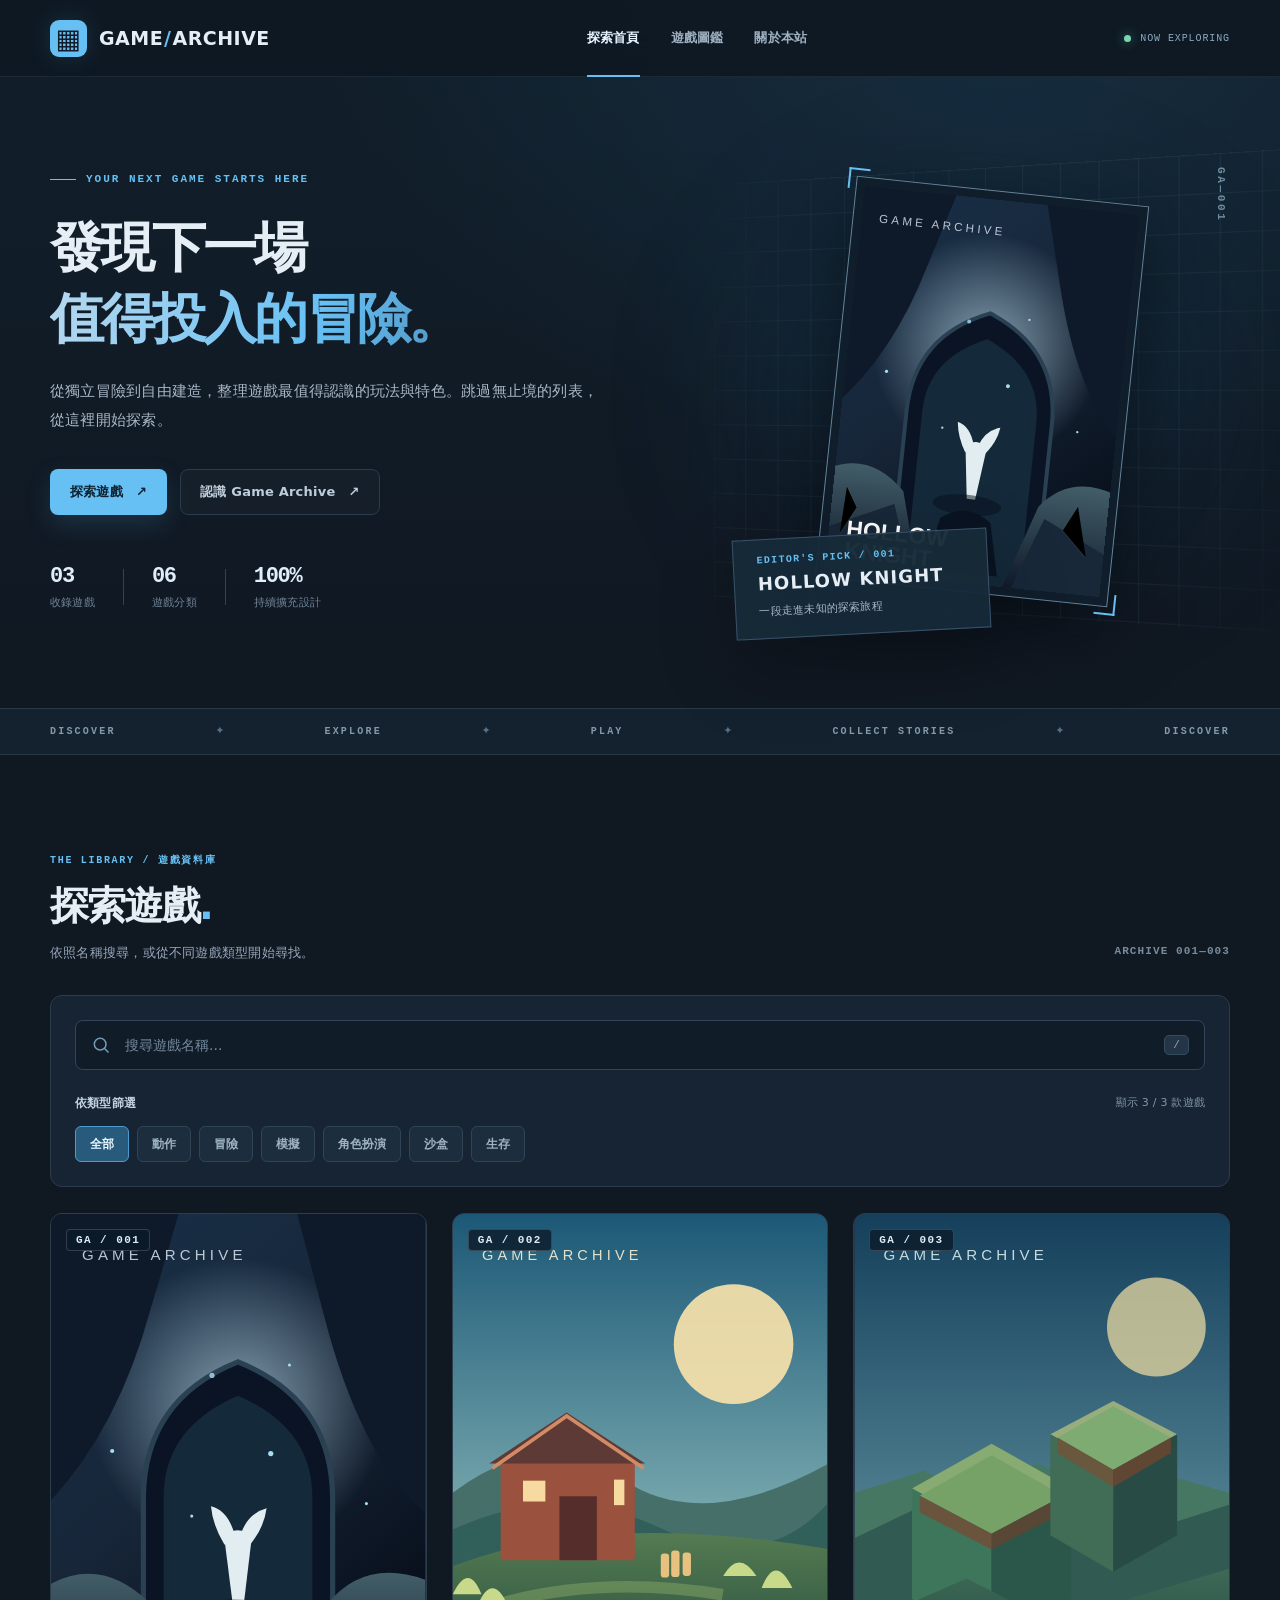
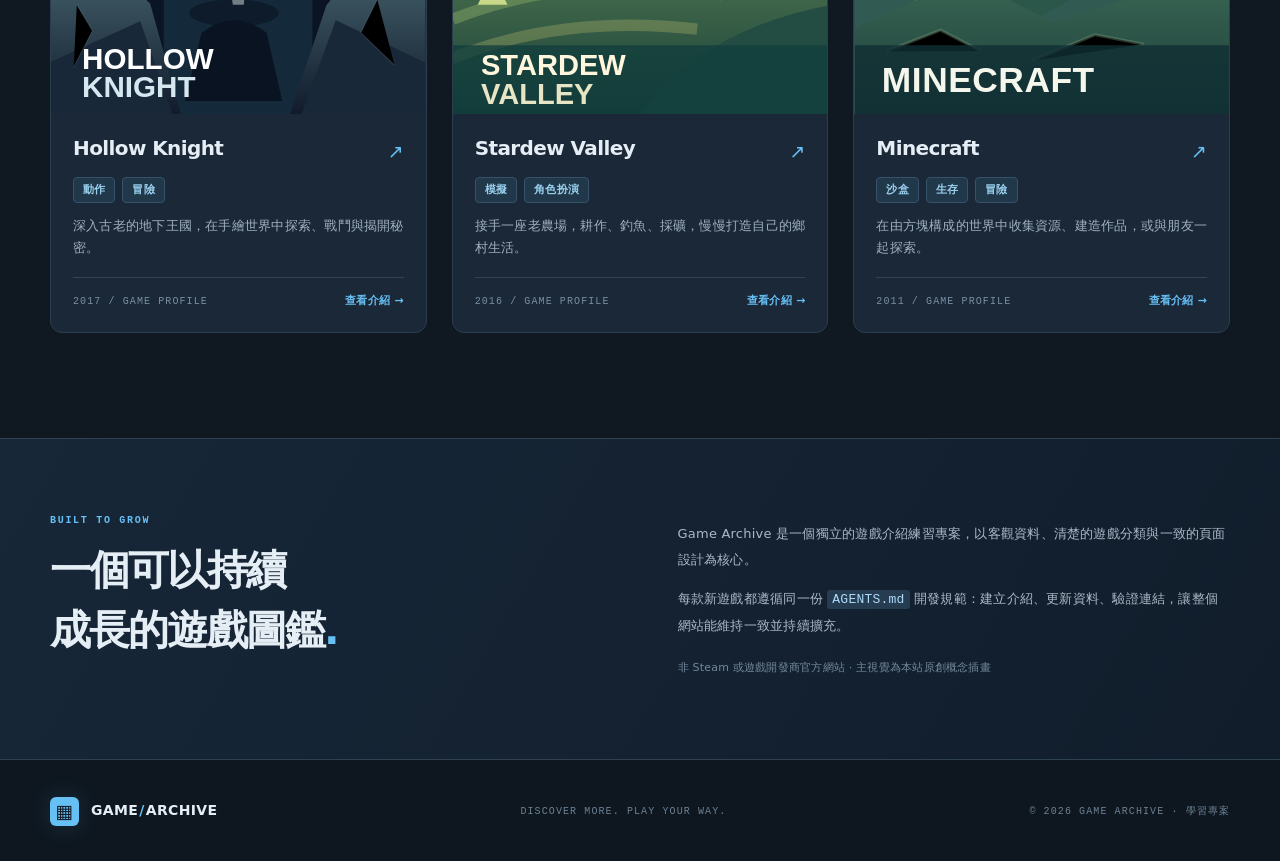
==== index.html @ d1612a09 "Add files via upload" ====
<!doctype html>
<html lang="zh-Hant">
<head>
  <meta charset="utf-8">
  <meta name="viewport" content="width=device-width, initial-scale=1">
  <meta name="theme-color" content="#101822">
  <meta name="description" content="Game Archive｜綜合遊戲圖鑑。探索不同類型的遊戲，快速了解玩法、特色與基本資訊。">
  <title>Game Archive｜綜合遊戲圖鑑</title>
  <link rel="stylesheet" href="assets/css/style.css">
  <script defer src="assets/js/main.js"></script>
</head>
<body data-page="home" data-root="">
  <header class="site-header">
    <div class="container nav-shell">
      <a class="brand" href="index.html" aria-label="Game Archive 首頁"><span class="brand-symbol" aria-hidden="true">▦</span><span>GAME<span class="brand-em">/</span>ARCHIVE</span></a>
      <nav class="main-nav" aria-label="主要導覽"><a class="nav-active" href="index.html" aria-current="page">探索首頁</a><a href="#library">遊戲圖鑑</a><a href="#about">關於本站</a></nav>
      <span class="nav-status"><span class="status-dot"></span> NOW EXPLORING</span>
    </div>
  </header>

  <main>
    <section class="hero container" aria-labelledby="hero-title">
      <div class="hero-copy">
        <div class="eyebrow"><span class="eyebrow-line"></span> YOUR NEXT GAME STARTS HERE</div>
        <h1 id="hero-title">發現下一場<br><span class="hero-accent">值得投入的冒險。</span></h1>
        <p>從獨立冒險到自由建造，整理遊戲最值得認識的玩法與特色。跳過無止境的列表，從這裡開始探索。</p>
        <div class="hero-actions"><a class="button button-primary" href="#library">探索遊戲 <span aria-hidden="true">↗</span></a><a class="button button-ghost" href="#about">認識 Game Archive <span aria-hidden="true">↗</span></a></div>
        <div class="hero-stats"><div><strong id="stat-games">03</strong><span>收錄遊戲</span></div><span class="stat-divider"></span><div><strong id="stat-genres">07</strong><span>遊戲分類</span></div><span class="stat-divider"></span><div><strong>100%</strong><span>持續擴充設計</span></div></div>
      </div>
      <div class="hero-visual" aria-label="精選遊戲概念圖">
        <div class="hero-grid"></div>
        <div class="hero-glow"></div>
        <div class="featured-frame"><img src="assets/images/hollow-knight.svg" width="720" height="960" alt="Hollow Knight 原創抽象主題插畫"><span class="frame-corner frame-corner-tl"></span><span class="frame-corner frame-corner-br"></span></div>
        <div class="featured-caption"><span class="featured-label">EDITOR'S PICK / 001</span><strong>HOLLOW KNIGHT</strong><span>一段走進未知的探索旅程</span></div>
        <span class="visual-index" aria-hidden="true">GA—001</span>
      </div>
    </section>

    <div class="marquee-line" aria-hidden="true"><div class="container marquee-inner"><span>DISCOVER</span><b>✦</b><span>EXPLORE</span><b>✦</b><span>PLAY</span><b>✦</b><span>COLLECT STORIES</span><b>✦</b><span>DISCOVER</span></div></div>

    <section class="catalog-section container" id="library" aria-labelledby="library-title">
      <div class="section-heading"><div><div class="eyebrow small-eyebrow">THE LIBRARY / 遊戲資料庫</div><h2 id="library-title">探索遊戲<span class="heading-period">.</span></h2><p>依照名稱搜尋，或從不同遊戲類型開始尋找。</p></div><div class="section-index">ARCHIVE <span id="archive-count">001—003</span></div></div>
      <div class="filter-panel">
        <label class="search-box" for="game-search"><svg width="20" height="20" viewBox="0 0 24 24" fill="none" stroke="currentColor" stroke-width="1.8" aria-hidden="true"><circle cx="11" cy="11" r="7"></circle><path d="m16 16 5 5"></path></svg><input id="game-search" type="search" placeholder="搜尋遊戲名稱..." autocomplete="off"><kbd>/</kbd></label>
        <div class="filter-heading"><span>依類型篩選</span><span id="result-count" aria-live="polite">正在載入...</span></div>
        <div id="genre-filters" class="filter-chips" role="group" aria-label="遊戲類型篩選"><span class="loading-hint">正在載入分類...</span></div>
      </div>
      <div id="game-grid" class="game-grid" aria-live="polite"><div class="loading-panel">正在載入遊戲資料...</div></div>
      <div id="empty-state" class="empty-state" hidden><span class="empty-icon">⌕</span><h3>找不到符合條件的遊戲</h3><p>試試其他名稱，或切換不同分類。</p><button id="reset-filters" class="button button-outline" type="button">清除篩選</button></div>
    </section>

    <section class="about-section" id="about" aria-labelledby="about-title"><div class="container about-inner"><div><div class="eyebrow small-eyebrow">BUILT TO GROW</div><h2 id="about-title">一個可以持續<br>成長的遊戲圖鑑<span class="heading-period">.</span></h2></div><div class="about-copy"><p>Game Archive 是一個獨立的遊戲介紹練習專案，以客觀資料、清楚的遊戲分類與一致的頁面設計為核心。</p><p>每款新遊戲都遵循同一份 <code>AGENTS.md</code> 開發規範：建立介紹、更新資料、驗證連結，讓整個網站能維持一致並持續擴充。</p><span class="about-note">非 Steam 或遊戲開發商官方網站 · 主視覺為本站原創概念插畫</span></div></div></section>
  </main>
  <footer class="site-footer"><div class="container footer-inner"><a class="brand brand-footer" href="index.html"><span class="brand-symbol" aria-hidden="true">▦</span><span>GAME<span class="brand-em">/</span>ARCHIVE</span></a><span>DISCOVER MORE. PLAY YOUR WAY.</span><span>© 2026 GAME ARCHIVE · 學習專案</span></div></footer>
  <noscript><div class="no-js">本網站需要 JavaScript 載入遊戲清單與搜尋功能，請在瀏覽器中啟用 JavaScript。</div></noscript>
</body>
</html>
---- assets/css/style.css ----
:root{
  --bg:#101822;--card:#1B2838;--surface:#263B50;--accent:#66C0F4;--text:#E5EDF5;
  --muted:#97a8bb;--faint:#6f8498;--border:#2a3b4d;--dark:#0c141e;--highlight:#99dcff;
  --radius:14px;--container:1180px;--shadow:0 28px 76px rgba(0,0,0,.27)
}
*{box-sizing:border-box}
html{scroll-behavior:smooth;scroll-padding-top:95px}
body{margin:0;background:var(--bg);color:var(--text);font-family:Inter,"Noto Sans TC","PingFang TC","Microsoft JhengHei",system-ui,-apple-system,BlinkMacSystemFont,"Segoe UI",sans-serif;font-size:15px;line-height:1.7;letter-spacing:.015em}
body::before{content:"";position:absolute;top:0;left:0;width:100%;height:690px;z-index:-1;pointer-events:none;background:radial-gradient(ellipse at 78% 8%,rgba(39,92,129,.23),transparent 47%),linear-gradient(180deg,#111f2b 0%,var(--bg) 100%)}
button,input{font:inherit}
a{color:inherit;text-decoration:none}img{display:block;max-width:100%}button{cursor:pointer}
:focus-visible{outline:2px solid var(--accent);outline-offset:4px}
.container{width:min(calc(100% - 72px),var(--container));margin-inline:auto}
.site-header{position:sticky;top:0;z-index:30;background:rgba(15,24,34,.92);border-bottom:1px solid rgba(140,169,194,.11);backdrop-filter:blur(18px)}
.nav-shell{min-height:76px;display:flex;align-items:center;justify-content:space-between;gap:24px}
.brand{font-size:19px;font-weight:850;letter-spacing:.025em;display:inline-flex;align-items:center;gap:12px;white-space:nowrap}.brand-symbol{display:flex;justify-content:center;align-items:center;height:37px;width:37px;border-radius:9px;color:#111a26;background:var(--accent);font-size:27px;line-height:1;font-weight:900;box-shadow:0 0 24px rgba(102,192,244,.15)}.brand-em{color:var(--accent);padding-inline:1px}
.main-nav{display:flex;align-items:center;gap:31px;margin-left:auto;margin-right:auto}.main-nav a{position:relative;color:#9fb0c0;font-size:13px;font-weight:700;transition:color .2s}.main-nav a:hover,.main-nav a.nav-active{color:#e6f5ff}.main-nav a.nav-active::after{content:"";position:absolute;bottom:-28px;left:0;right:0;height:2px;background:var(--accent)}
.nav-status{font-family:ui-monospace,SFMono-Regular,Consolas,monospace;font-size:10px;letter-spacing:.09em;color:#8eabc1;display:flex;gap:9px;align-items:center;white-space:nowrap}.status-dot{width:7px;height:7px;border-radius:50%;background:#78d8b1;box-shadow:0 0 12px rgba(120,216,177,.55)}
.hero{display:grid;grid-template-columns:1.13fr .87fr;align-items:center;gap:40px;min-height:596px;padding-top:72px;padding-bottom:74px}.hero-copy{position:relative;z-index:2}.eyebrow,.block-index,.side-kicker{display:flex;align-items:center;gap:10px;font-family:ui-monospace,SFMono-Regular,Consolas,monospace;font-size:11px;font-weight:750;letter-spacing:.18em;color:var(--accent);text-transform:uppercase}.eyebrow-line{display:inline-block;width:26px;height:1px;background:var(--accent)}h1,h2,h3,p{margin-top:0}.hero h1{font-size:clamp(39px,4.25vw,64px);line-height:1.31;letter-spacing:-.053em;margin:23px 0 23px;font-weight:860}.hero-accent{background:linear-gradient(110deg,#b7d8ef 0%,#66C0F4 65%,#4f93c2 100%);-webkit-background-clip:text;background-clip:text;color:transparent}.hero-copy>p{max-width:550px;color:#a9b8c6;font-size:15px;line-height:1.95}.hero-actions{display:flex;gap:13px;flex-wrap:wrap;margin:33px 0 47px}.button{border-radius:8px;min-height:46px;padding:11px 19px;display:inline-flex;gap:13px;align-items:center;justify-content:center;font-weight:750;font-size:13px;transition:transform .2s,background .2s,border-color .2s,box-shadow .2s;border:1px solid transparent}.button:hover{transform:translateY(-2px)}.button-primary{background:var(--accent);color:#0d2331;box-shadow:0 10px 25px rgba(81,166,215,.17)}.button-primary:hover{background:#91d4fa;box-shadow:0 12px 27px rgba(81,166,215,.25)}.button-ghost{border-color:var(--border);background:rgba(255,255,255,.025);color:#bfcedb}.button-ghost:hover,.button-outline:hover{border-color:var(--accent);color:#e7f8ff;background:rgba(102,192,244,.08)}.button-outline{background:transparent;color:var(--accent);border-color:rgba(102,192,244,.42)}
.hero-stats{display:flex;gap:28px;align-items:center}.hero-stats>div{display:flex;flex-direction:column;gap:3px}.hero-stats strong{font-family:ui-monospace,SFMono-Regular,Consolas,monospace;color:#dfeef9;font-size:22px;letter-spacing:-.06em;line-height:1.35}.hero-stats span:not(.stat-divider){color:var(--faint);font-size:11px}.stat-divider{height:36px;width:1px;background:#314455}
.hero-visual{height:485px;position:relative;display:flex;align-items:center;justify-content:center;isolation:isolate}.hero-grid{position:absolute;inset:4% -9%;background-image:linear-gradient(rgba(116,162,187,.09) 1px,transparent 1px),linear-gradient(90deg,rgba(116,162,187,.09) 1px,transparent 1px);background-size:37px 37px;transform:perspective(500px) rotateY(-8deg);mask-image:linear-gradient(100deg,transparent 0%,#000 20%,#000 78%,transparent 100%);z-index:-2}.hero-glow{height:300px;width:420px;border-radius:50%;background:#22608d;filter:blur(95px);opacity:.21;position:absolute;z-index:-1}.featured-frame{width:294px;height:403px;border:1px solid #63849a;transform:rotate(6deg);padding:8px;background:#101d2a;box-shadow:0 22px 75px rgba(0,0,0,.5);position:relative}.featured-frame img{width:100%;height:100%;object-fit:cover}.frame-corner{position:absolute;width:21px;height:21px;border-color:var(--accent);border-style:solid}.frame-corner-tl{top:-9px;left:-9px;border-width:2px 0 0 2px}.frame-corner-br{bottom:-9px;right:-9px;border-width:0 2px 2px 0}.featured-caption{position:absolute;left:0;bottom:0;background:rgba(22,42,57,.96);border:1px solid #37526a;box-shadow:var(--shadow);padding:15px 23px 17px;display:flex;flex-direction:column;gap:3px;min-width:255px;transform:rotate(-3deg)}.featured-label{font:700 10px ui-monospace,monospace;letter-spacing:.13em;color:var(--accent)}.featured-caption strong{font-size:18px;letter-spacing:.06em}.featured-caption>span:last-child{font-size:11px;color:#a7b7c7}.visual-index{position:absolute;top:18px;right:3px;writing-mode:vertical-rl;font:700 11px ui-monospace,monospace;color:#6e8da3;letter-spacing:.24em}
.marquee-line{border-top:1px solid #2a3947;border-bottom:1px solid #2a3947;background:#142230}.marquee-inner{display:flex;align-items:center;justify-content:space-between;gap:22px;padding-block:13px;white-space:nowrap;overflow:hidden}.marquee-inner span{font:800 10px ui-monospace,monospace;letter-spacing:.22em;color:#839aaa}.marquee-inner b{font-size:11px;color:#53738a;font-weight:400}
.catalog-section{padding-top:97px;padding-bottom:105px}.section-heading{display:flex;justify-content:space-between;align-items:flex-end;gap:22px;margin-bottom:31px}.small-eyebrow{font-size:10px;letter-spacing:.17em}.section-heading h2,.about-inner h2,.content-block h2{font-size:clamp(27px,3.25vw,39px);letter-spacing:-.045em;line-height:1.3;font-weight:830;margin:12px 0 11px}.section-heading p{font-size:13px;color:var(--muted);margin:0}.heading-period{color:var(--accent)}.section-index{font:700 11px ui-monospace,Consolas,monospace;letter-spacing:.1em;color:#768b9d;padding-bottom:7px;white-space:nowrap}
.filter-panel{padding:24px;background:#172433;border:1px solid #2b3c4c;border-radius:12px;margin-bottom:26px}.search-box{display:flex;align-items:center;gap:12px;background:#111c29;border:1px solid #31465a;min-height:50px;border-radius:8px;padding:0 15px;color:#789bb5;transition:border-color .2s}.search-box:focus-within{border-color:var(--accent)}.search-box input{color:var(--text);outline:none;background:transparent;border:0;flex:1;min-width:0;font-size:14px;height:48px}.search-box input::placeholder{color:#73899c}.search-box kbd{background:#243547;padding:3px 8px;border-radius:5px;color:#8da5ba;font:11px ui-monospace,monospace;border:1px solid #344c5f}.filter-heading{display:flex;align-items:center;justify-content:space-between;gap:12px;margin:23px 0 12px}.filter-heading>span:first-child{font-size:12px;color:#c1d3df;font-weight:720}.filter-heading>span:last-child{font-size:11px;color:#8198aa}.filter-chips{display:flex;gap:8px;flex-wrap:wrap}.filter-chip{border:1px solid #304457;background:#1c2d3d;color:#9db3c4;padding:7px 14px;border-radius:6px;font-size:12px;font-weight:680;transition:background .17s,border-color .17s,color .17s}.filter-chip:hover{border-color:#6b9ebd;color:#fff}.filter-chip.is-active{background:#285a7c;color:#e8f6ff;border-color:#4d9bcc}.loading-hint{font-size:12px;color:var(--faint)}
.game-grid{display:grid;grid-template-columns:repeat(3,minmax(0,1fr));gap:25px}.game-card{display:flex;flex-direction:column;min-width:0;overflow:hidden;background:var(--card);border:1px solid #2c3d4d;border-radius:12px;transition:transform .24s,border-color .24s,box-shadow .24s;position:relative}.game-card:hover{transform:translateY(-6px);border-color:#5e9ec0;box-shadow:0 22px 42px rgba(0,0,0,.28)}.game-card:focus-visible{outline-offset:5px}.game-card-img{position:relative;overflow:hidden;aspect-ratio:3/4;background:#243548}.game-card-img img{width:100%;height:100%;object-fit:cover;transition:transform .35s}.game-card:hover .game-card-img img{transform:scale(1.04)}.card-number{position:absolute;top:15px;left:15px;z-index:1;background:rgba(12,28,42,.82);border:1px solid rgba(255,255,255,.16);color:#dfecf6;border-radius:4px;padding:4px 9px;font:700 11px ui-monospace,monospace;letter-spacing:.13em}.card-body{padding:21px 22px 22px;flex:1;display:flex;flex-direction:column;gap:10px}.card-title-row{display:flex;justify-content:space-between;gap:8px;align-items:flex-start}.card-title{font-size:20px;line-height:1.3;font-weight:820;letter-spacing:-.03em;margin:0}.card-arrow{color:var(--accent);font-size:19px;transition:transform .2s}.game-card:hover .card-arrow{transform:translate(3px,-3px)}.tag-row,.detail-tags{display:flex;gap:7px;flex-wrap:wrap}.genre-tag{display:inline-flex;align-items:center;border:1px solid #37516a;background:#21384b;color:#9ad0ed;font-size:11px;padding:3px 9px;border-radius:4px;line-height:1.6;font-weight:680}.card-summary{font-size:12.5px;line-height:1.8;color:#9eafbe;margin:2px 0 7px;flex:1}.card-bottom{border-top:1px solid #314457;display:flex;justify-content:space-between;align-items:center;padding-top:14px;margin-top:auto;gap:12px}.card-bottom span:first-child{font-size:10px;letter-spacing:.11em;font-family:ui-monospace,monospace;color:#788fa4}.card-bottom span:last-child{font-size:11px;color:var(--accent);font-weight:720}.empty-state{text-align:center;border:1px dashed #3d5670;border-radius:12px;padding:48px 20px;margin-top:18px}.empty-state[hidden]{display:none}.empty-icon{display:block;font-size:47px;color:#628fab;line-height:1.2}.empty-state h3{margin:9px 0 6px}.empty-state p{color:var(--muted);font-size:13px;margin-bottom:20px}.loading-panel{grid-column:1/-1;padding:60px;text-align:center;color:var(--muted);background:var(--card);border:1px dashed var(--border);border-radius:10px}
.about-section{border-top:1px solid #2e4253;background:linear-gradient(120deg,#172738,#111d2b);padding:73px 0 81px}.about-inner{display:grid;grid-template-columns:1fr 1fr;gap:75px}.about-inner h2{font-size:clamp(29px,3.3vw,41px);line-height:1.45}.about-copy{padding-top:9px}.about-copy p{font-size:13px;line-height:2;color:#abbac8}.about-copy code{color:#addafa;background:#263c50;border-radius:3px;padding:2px 5px}.about-note{font-size:11px;color:#72899c;display:block;margin-top:20px}.site-footer{background:#0e1720;border-top:1px solid #2e4150}.footer-inner{min-height:102px;display:flex;align-items:center;justify-content:space-between;gap:20px}.brand-footer{font-size:14px}.brand-footer .brand-symbol{width:29px;height:29px;font-size:19px;border-radius:6px}.footer-inner>span{font-size:10px;font-family:ui-monospace,monospace;color:#6c8093;letter-spacing:.11em}.no-js{padding:16px 24px;text-align:center;background:#3b2b37;color:#f7cbd5}
/* Detail pages */
.detail-main{padding-top:31px;padding-bottom:100px}.breadcrumb{display:flex;align-items:center;flex-wrap:wrap;gap:11px;color:#849bad;font-size:12px;margin-bottom:32px}.breadcrumb a:hover{color:var(--accent)}.breadcrumb>span:last-child{color:#d0e2ee}
.detail-head{display:grid;grid-template-columns:330px minmax(0,1fr);align-items:center;gap:60px;padding:17px 0 65px;border-bottom:1px solid var(--border)}.detail-cover-wrap{width:100%;aspect-ratio:3/4;padding:8px;border:1px solid #476377;background:#152536;box-shadow:var(--shadow);transform:rotate(-1.4deg)}.detail-cover-wrap img{width:100%;height:100%;object-fit:cover}.detail-head-copy h1{font-size:clamp(37px,5.4vw,67px);letter-spacing:-.055em;line-height:1.15;margin:19px 0 20px;font-weight:880}.detail-summary{font-size:17px;color:#b4c4d1;max-width:640px;line-height:1.95;margin:0 0 25px}.detail-tags{gap:8px;margin-bottom:34px}.detail-head-actions{display:flex;flex-wrap:wrap;gap:11px}
.detail-body-grid{display:grid;grid-template-columns:minmax(0,1fr) 292px;gap:70px;padding-top:61px}.detail-article{min-width:0}.content-block{border-bottom:1px solid #2d4051;padding-bottom:48px;margin-bottom:48px}.content-block:last-child{border-bottom:0;margin-bottom:0}.content-block[hidden]{display:none}.block-index{color:#72a7c9;font-size:10px}.content-block h2{font-size:30px;margin:12px 0 22px}.lead-text,.content-block>p{color:#b9c6d2;font-size:14px;line-height:2.05}.gameplay-list{display:grid;gap:13px}.gameplay-item{display:flex;gap:16px;align-items:flex-start;background:#182736;border:1px solid #293e50;padding:17px;border-radius:8px}.gameplay-item .item-n{font:700 12px ui-monospace,monospace;color:var(--accent);margin-top:3px;min-width:26px}.gameplay-item p{margin:0;color:#b7c7d3;font-size:13px;line-height:1.85}.highlights-grid{display:grid;grid-template-columns:repeat(2,minmax(0,1fr));gap:14px}.highlight-card{border:1px solid #30465a;background:#1b2b3a;border-radius:9px;padding:20px}.highlight-star{color:var(--accent);font-size:16px;margin-bottom:13px}.highlight-card h3{font-size:15px;line-height:1.4;margin:0 0 8px}.highlight-card p{font-size:12px;line-height:1.85;color:#9fb1c0;margin:0}.source-block>p{font-size:12px;color:#91a6b7}.source-list{margin:17px 0 0;padding-left:19px;display:grid;gap:11px}.source-list a{font-size:12px;color:#8dcdf2;text-decoration:underline;text-underline-offset:4px;overflow-wrap:anywhere}.source-list a:hover{color:#c5eafd}
.detail-sidebar{min-width:0}.facts-panel{position:sticky;top:105px;background:#1a2b3a;border:1px solid #304a5e;border-radius:12px;padding:26px 23px}.side-kicker{font-size:10px}.facts-panel h2{font-size:21px;letter-spacing:-.04em;margin:8px 0 23px}.facts-panel dl{margin:0;display:grid;gap:15px}.fact-row{padding-bottom:14px;border-bottom:1px solid #304457}.fact-row:last-child{border-bottom:0;padding-bottom:0}.fact-row dt{font-size:11px;color:#8098ac;margin-bottom:5px}.fact-row dd{font-size:13px;line-height:1.7;color:#dfebf5;margin:0}.facts-foot{font-size:11px;color:#7990a5;margin-top:22px;line-height:1.9;border-top:1px solid #304457;padding-top:15px}
.related-section{border-top:1px solid #304455;padding-top:60px;margin-top:15px}.related-header{margin-bottom:25px}.related-header h2{font-size:34px}.text-link{color:var(--accent);font-size:12px;font-weight:760;white-space:nowrap;padding-bottom:10px}.related-grid .game-card-img{aspect-ratio:3/4}.related-grid .card-body{padding:17px}.related-grid .card-title{font-size:17px}.related-grid .card-summary{display:none}
@media(max-width:1070px){.hero{gap:20px}.hero h1{font-size:clamp(37px,4.6vw,55px)}.hero-visual{transform:scale(.92)}.detail-body-grid{gap:32px}.detail-head{gap:40px}.nav-status{display:none}}
@media(max-width:780px){.container{width:min(calc(100% - 40px),var(--container))}.nav-shell{min-height:70px}.brand{font-size:16px}.main-nav{gap:15px;margin-right:0}.main-nav a{font-size:11px}.main-nav a.nav-active::after{bottom:-25px}.hero{grid-template-columns:1fr;gap:0;padding-top:65px;padding-bottom:53px}.hero-copy{text-align:left}.hero h1{font-size:clamp(38px,6vw,57px)}.hero-visual{height:410px;transform:none;max-width:510px;width:100%;margin:0 auto}.featured-frame{height:315px;width:228px}.featured-caption{left:8%;bottom:12px}.hero-stats{margin-bottom:12px}.marquee-inner{justify-content:space-around}.marquee-inner span:nth-of-type(n+4){display:none}.game-grid{grid-template-columns:repeat(2,minmax(0,1fr));gap:17px}.catalog-section{padding-top:65px;padding-bottom:76px}.about-inner{gap:32px}.detail-head{grid-template-columns:225px 1fr;gap:30px}.detail-head-copy h1{font-size:clamp(30px,5vw,48px)}.detail-summary{font-size:14px}.detail-body-grid{grid-template-columns:minmax(0,1fr);gap:0}.detail-sidebar{grid-row:1;margin-bottom:42px}.facts-panel{position:static}.facts-panel dl{grid-template-columns:repeat(2,1fr)}.fact-row:nth-last-child(-n+2){border-bottom:0}.detail-main{padding-bottom:70px}}
@media(max-width:540px){.container{width:calc(100% - 32px)}.nav-shell{flex-wrap:wrap;justify-content:center;padding:11px 0 0;gap:7px}.brand{font-size:17px}.main-nav{width:100%;justify-content:space-between;gap:13px;padding:10px 2px}.main-nav a.nav-active::after{bottom:-11px}.hero{padding-top:47px}.eyebrow{font-size:9px}.hero h1{font-size:clamp(32px,9vw,47px);margin:19px 0}.hero-copy>p{font-size:13px}.hero-actions{margin:27px 0 32px}.button{font-size:12px;min-height:42px;padding:9px 13px}.hero-stats{gap:16px}.hero-stats strong{font-size:19px}.hero-stats span:not(.stat-divider){font-size:10px}.hero-visual{height:340px;margin-top:10px}.featured-frame{width:195px;height:270px}.featured-caption{bottom:7px;left:0;min-width:204px;padding:12px 16px}.featured-caption strong{font-size:15px}.marquee-inner{gap:10px}.marquee-inner span{font-size:8px}.section-heading{align-items:flex-start}.section-index{display:none}.section-heading h2{font-size:30px}.filter-panel{padding:16px}.filter-chip{font-size:11px;padding:7px 10px}.game-grid{grid-template-columns:1fr;max-width:450px;margin-inline:auto}.game-card-img{aspect-ratio:3/4}.game-card-img img{object-position:center}.card-body{padding:18px}.card-title{font-size:19px}.about-inner{grid-template-columns:1fr;gap:13px}.about-section{padding:50px 0}.about-inner h2{font-size:29px}.footer-inner{flex-direction:column;padding:24px 0;min-height:0;gap:11px}.detail-main{padding-top:24px}.breadcrumb{font-size:11px;margin-bottom:25px}.detail-head{grid-template-columns:1fr;gap:28px;padding-bottom:40px}.detail-cover-wrap{max-width:275px;margin:auto}.detail-head-copy h1{font-size:40px}.detail-body-grid{padding-top:40px}.facts-panel dl{grid-template-columns:repeat(2,minmax(0,1fr))}.content-block{padding-bottom:38px;margin-bottom:38px}.content-block h2{font-size:27px}.highlights-grid{grid-template-columns:1fr}.related-grid .game-card-img{aspect-ratio:3/4}.related-header{align-items:flex-start}.text-link{display:none}}
@media(prefers-reduced-motion:reduce){html{scroll-behavior:auto}*,*::before,*::after{transition:none!important;animation:none!important}}
/* Keep decorative hero grids inside narrow viewports. */
@media(max-width:540px){.hero-visual{overflow:hidden}}
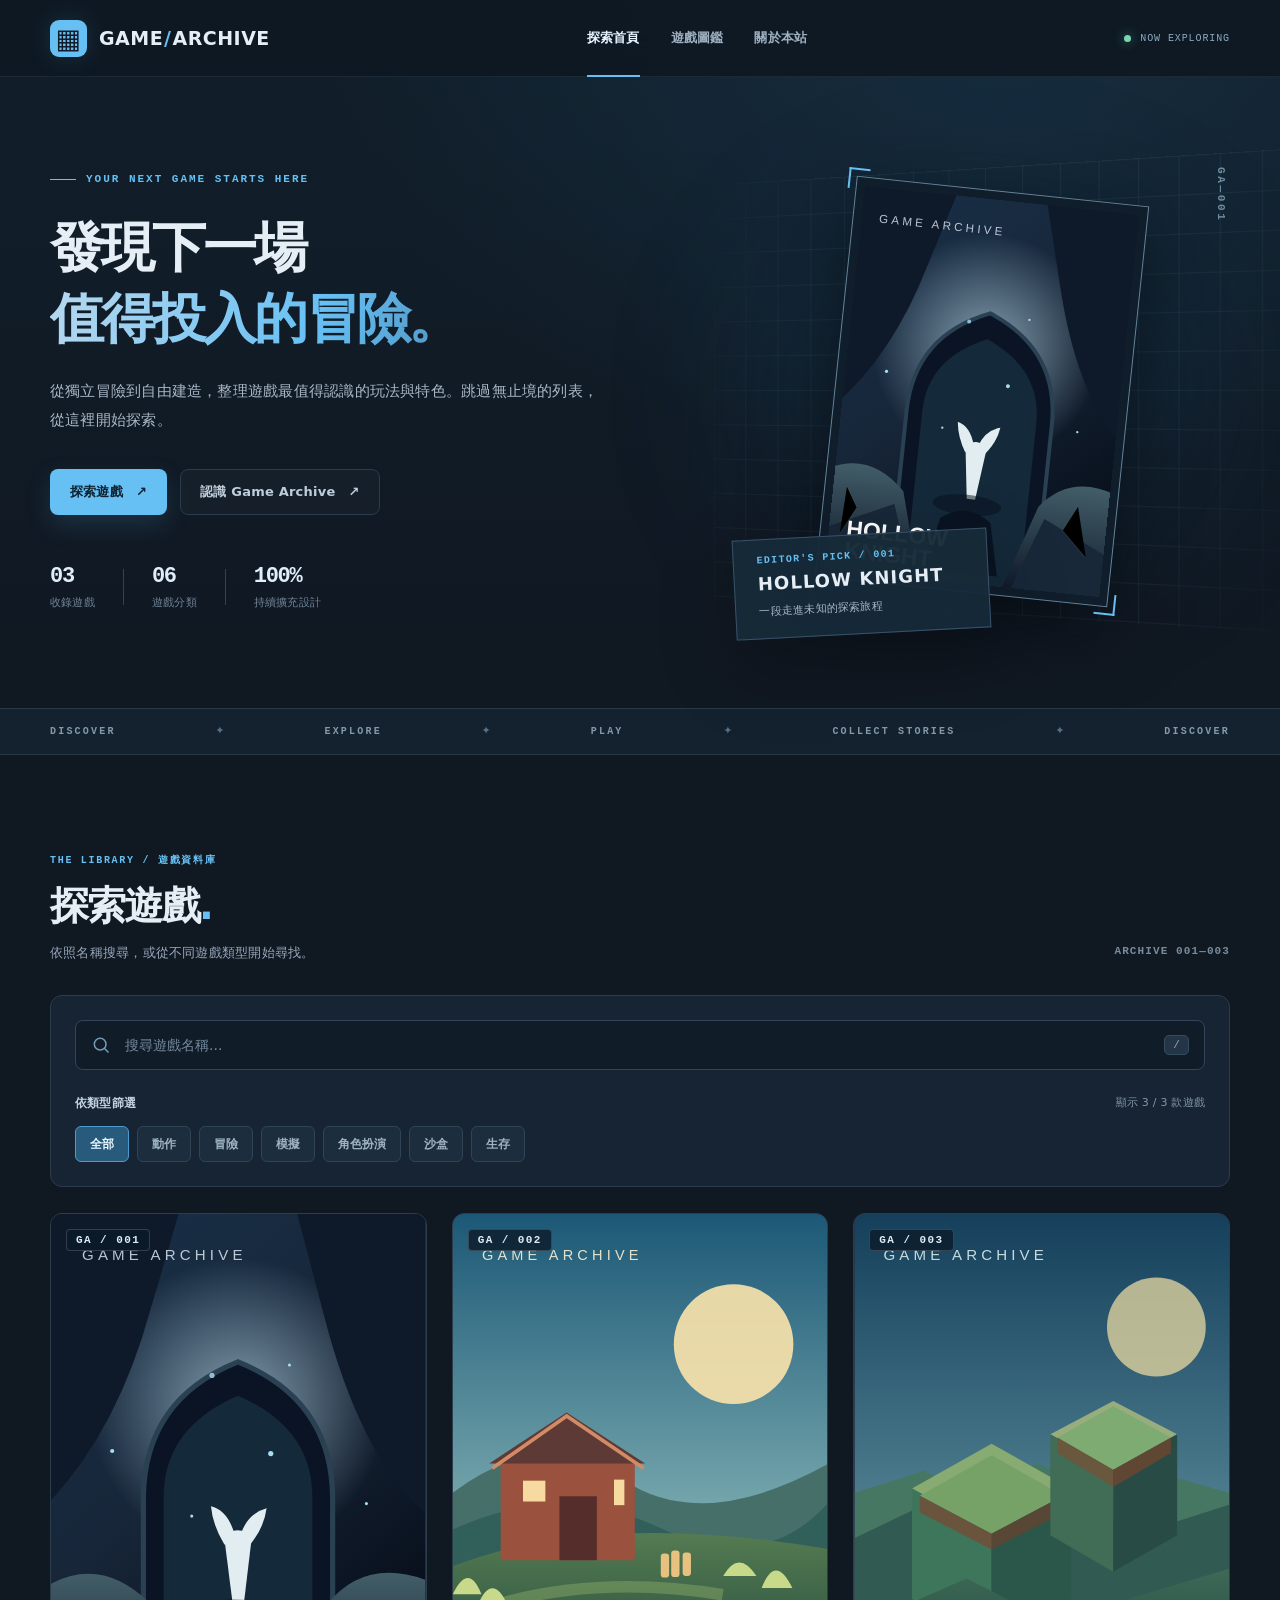
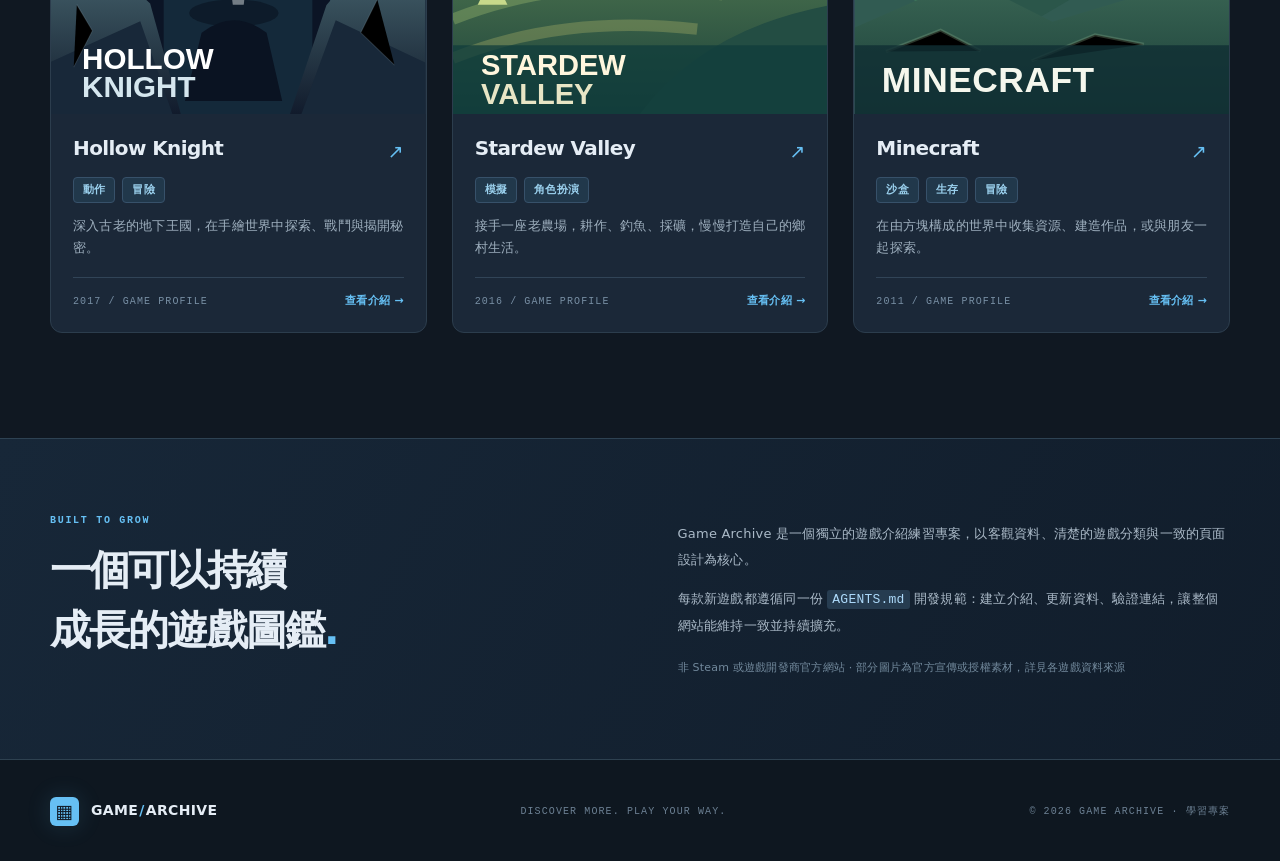
==== commit 31232e92: "Add files via upload" ====
--- a/index.html
+++ b/index.html
@@ -30,7 +30,7 @@
       <div class="hero-visual" aria-label="精選遊戲概念圖">
         <div class="hero-grid"></div>
         <div class="hero-glow"></div>
-        <div class="featured-frame"><img src="assets/images/hollow-knight.svg" width="720" height="960" alt="Hollow Knight 原創抽象主題插畫"><span class="frame-corner frame-corner-tl"></span><span class="frame-corner frame-corner-br"></span></div>
+        <div class="featured-frame"><img src="https://images.squarespace-cdn.com/content/v1/606d159a953867291018f801/7dc1dbea-b5fc-4c8f-8768-1a5c3ede53e3/HK_header.jpg" onerror="this.onerror=null;this.src='assets/images/hollow-knight.svg'" width="720" height="960" alt="Hollow Knight｜Team Cherry 官方網站宣傳圖"><span class="frame-corner frame-corner-tl"></span><span class="frame-corner frame-corner-br"></span></div>
         <div class="featured-caption"><span class="featured-label">EDITOR'S PICK / 001</span><strong>HOLLOW KNIGHT</strong><span>一段走進未知的探索旅程</span></div>
         <span class="visual-index" aria-hidden="true">GA—001</span>
       </div>
@@ -49,7 +49,7 @@
       <div id="empty-state" class="empty-state" hidden><span class="empty-icon">⌕</span><h3>找不到符合條件的遊戲</h3><p>試試其他名稱，或切換不同分類。</p><button id="reset-filters" class="button button-outline" type="button">清除篩選</button></div>
     </section>
 
-    <section class="about-section" id="about" aria-labelledby="about-title"><div class="container about-inner"><div><div class="eyebrow small-eyebrow">BUILT TO GROW</div><h2 id="about-title">一個可以持續<br>成長的遊戲圖鑑<span class="heading-period">.</span></h2></div><div class="about-copy"><p>Game Archive 是一個獨立的遊戲介紹練習專案，以客觀資料、清楚的遊戲分類與一致的頁面設計為核心。</p><p>每款新遊戲都遵循同一份 <code>AGENTS.md</code> 開發規範：建立介紹、更新資料、驗證連結，讓整個網站能維持一致並持續擴充。</p><span class="about-note">非 Steam 或遊戲開發商官方網站 · 主視覺為本站原創概念插畫</span></div></div></section>
+    <section class="about-section" id="about" aria-labelledby="about-title"><div class="container about-inner"><div><div class="eyebrow small-eyebrow">BUILT TO GROW</div><h2 id="about-title">一個可以持續<br>成長的遊戲圖鑑<span class="heading-period">.</span></h2></div><div class="about-copy"><p>Game Archive 是一個獨立的遊戲介紹練習專案，以客觀資料、清楚的遊戲分類與一致的頁面設計為核心。</p><p>每款新遊戲都遵循同一份 <code>AGENTS.md</code> 開發規範：建立介紹、更新資料、驗證連結，讓整個網站能維持一致並持續擴充。</p><span class="about-note">非 Steam 或遊戲開發商官方網站 · 部分圖片為官方宣傳或授權素材，詳見各遊戲資料來源</span></div></div></section>
   </main>
   <footer class="site-footer"><div class="container footer-inner"><a class="brand brand-footer" href="index.html"><span class="brand-symbol" aria-hidden="true">▦</span><span>GAME<span class="brand-em">/</span>ARCHIVE</span></a><span>DISCOVER MORE. PLAY YOUR WAY.</span><span>© 2026 GAME ARCHIVE · 學習專案</span></div></footer>
   <noscript><div class="no-js">本網站需要 JavaScript 載入遊戲清單與搜尋功能，請在瀏覽器中啟用 JavaScript。</div></noscript>
